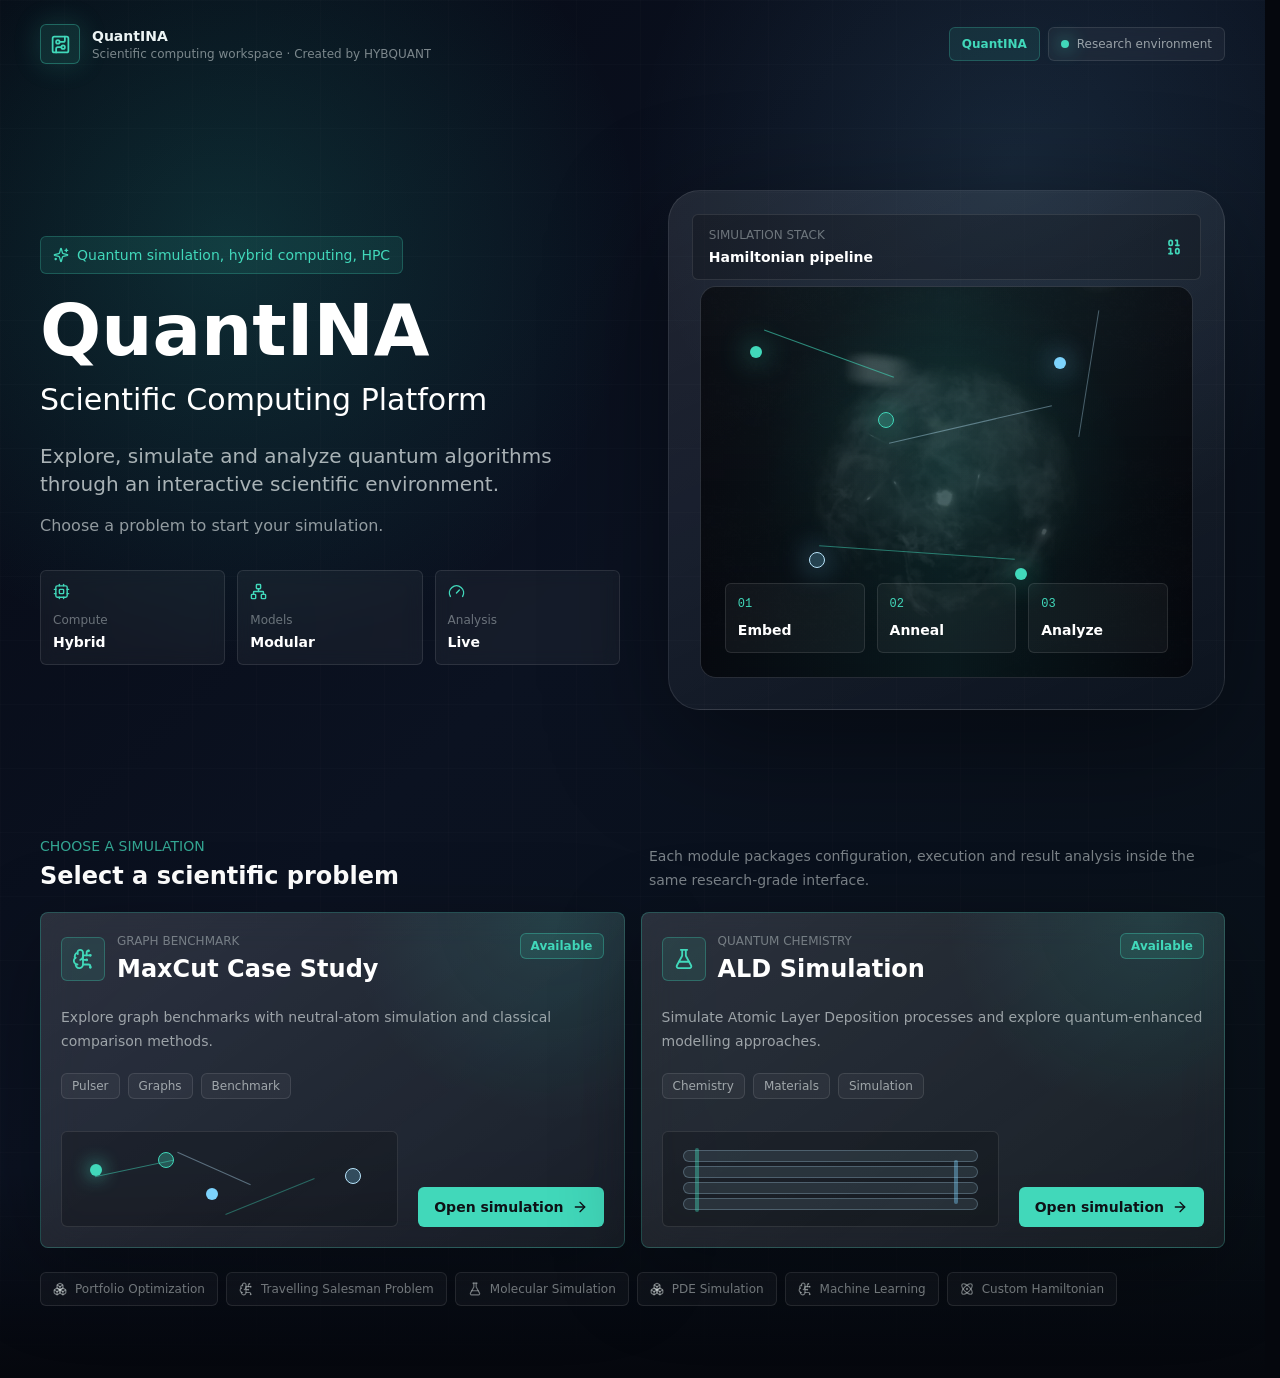
==== index.html @ 377f254a "Publish QuantINA fe172b673e4e2e6f70981e27cdfe173843b9275c" ====
<!doctype html>
<html lang="en">
  <head>
    <meta charset="UTF-8" />
    <meta name="viewport" content="width=device-width, initial-scale=1.0" />
    <meta http-equiv="refresh" content="0; url=/quantina/" />
    <title>QuantINA | Scientific Computing Platform</title>
    <script>window.location.replace("/quantina/" + window.location.search + window.location.hash);</script>
  </head>
  <body>
    <a href="/quantina/">QuantINA</a>
  </body>
</html>
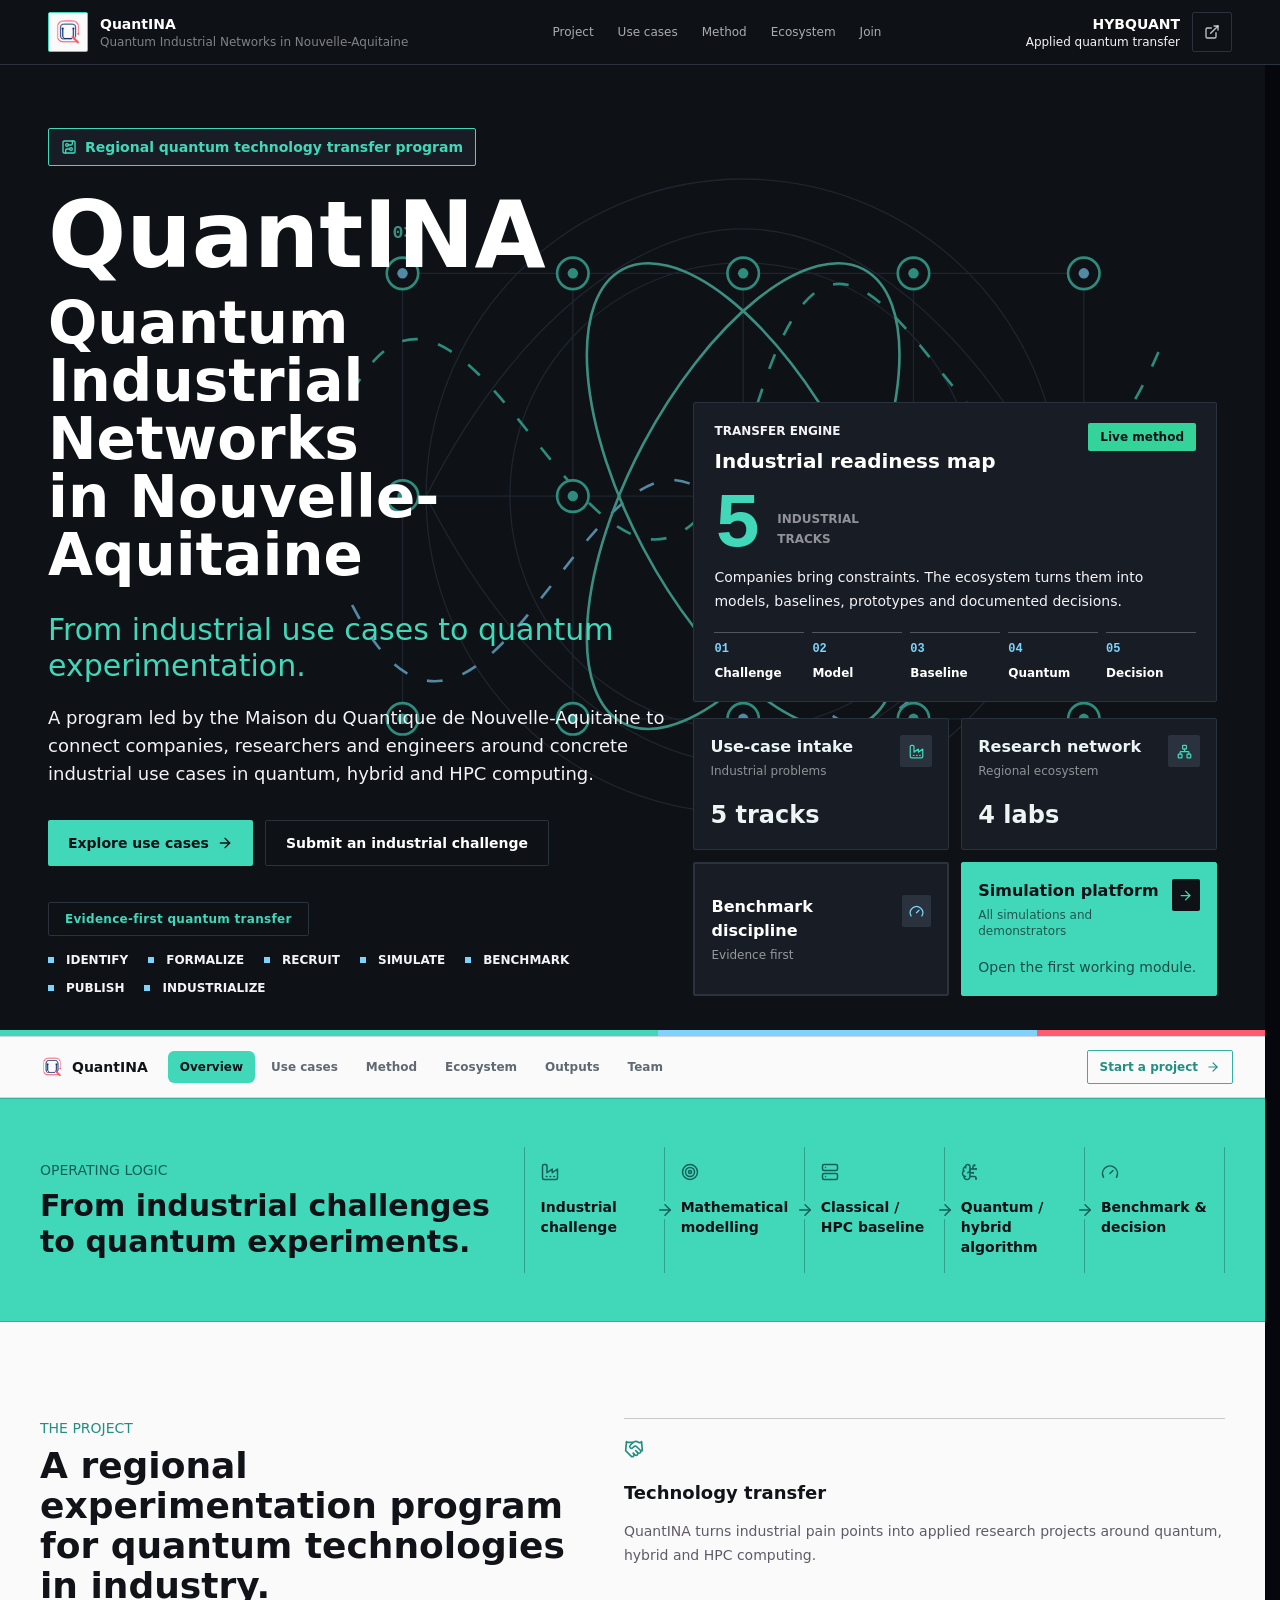
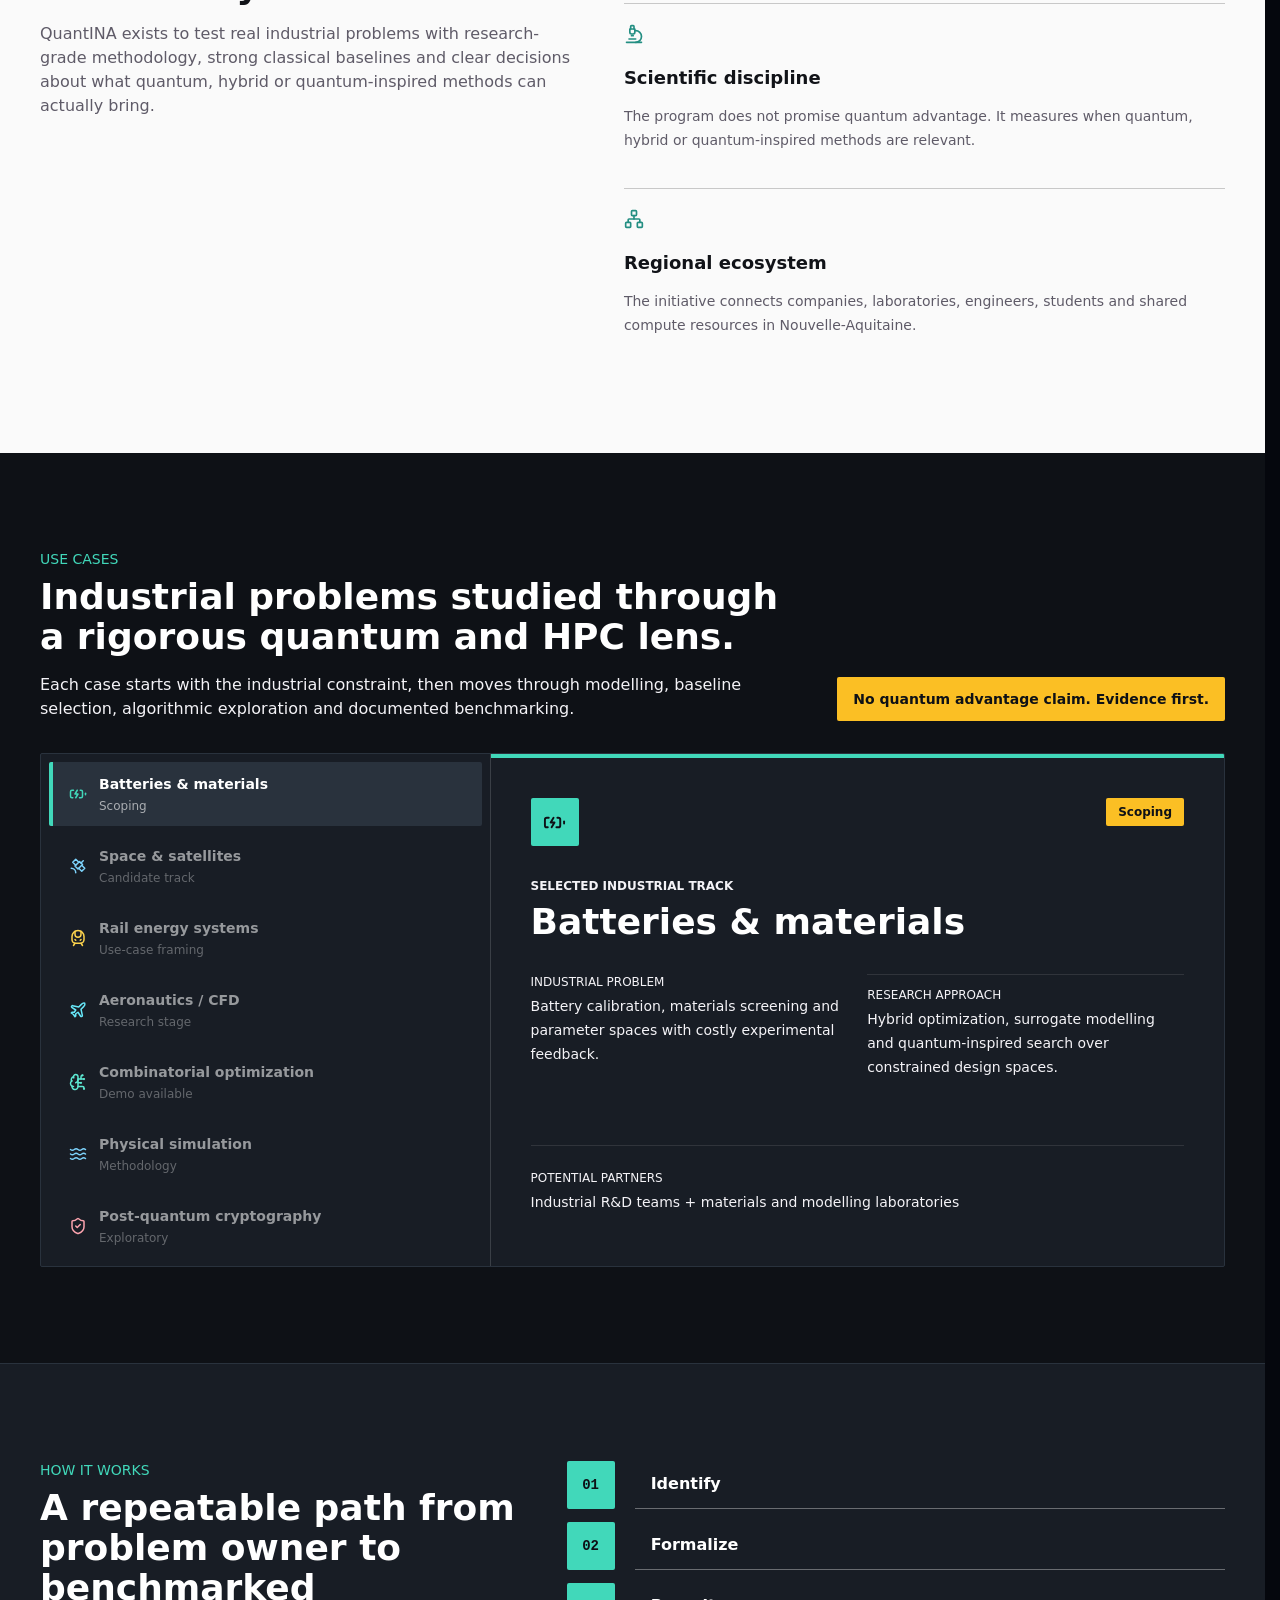
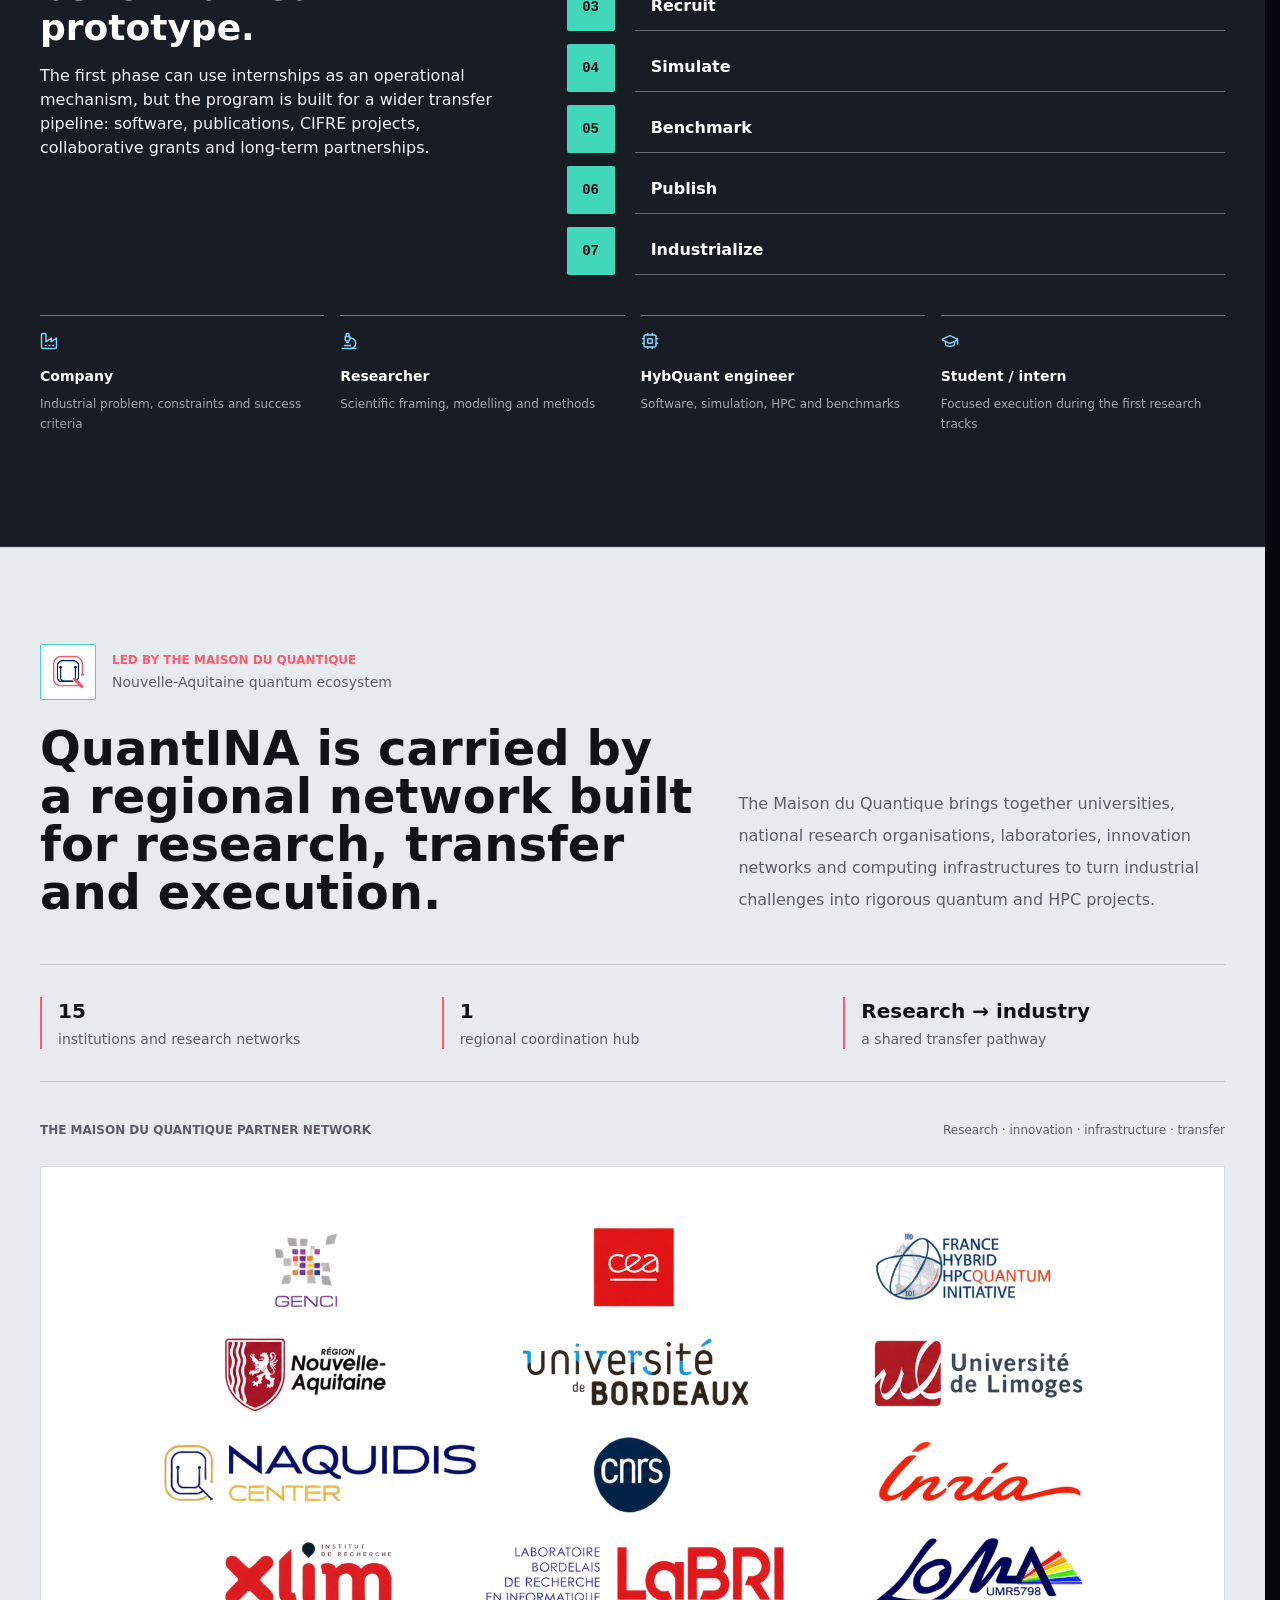
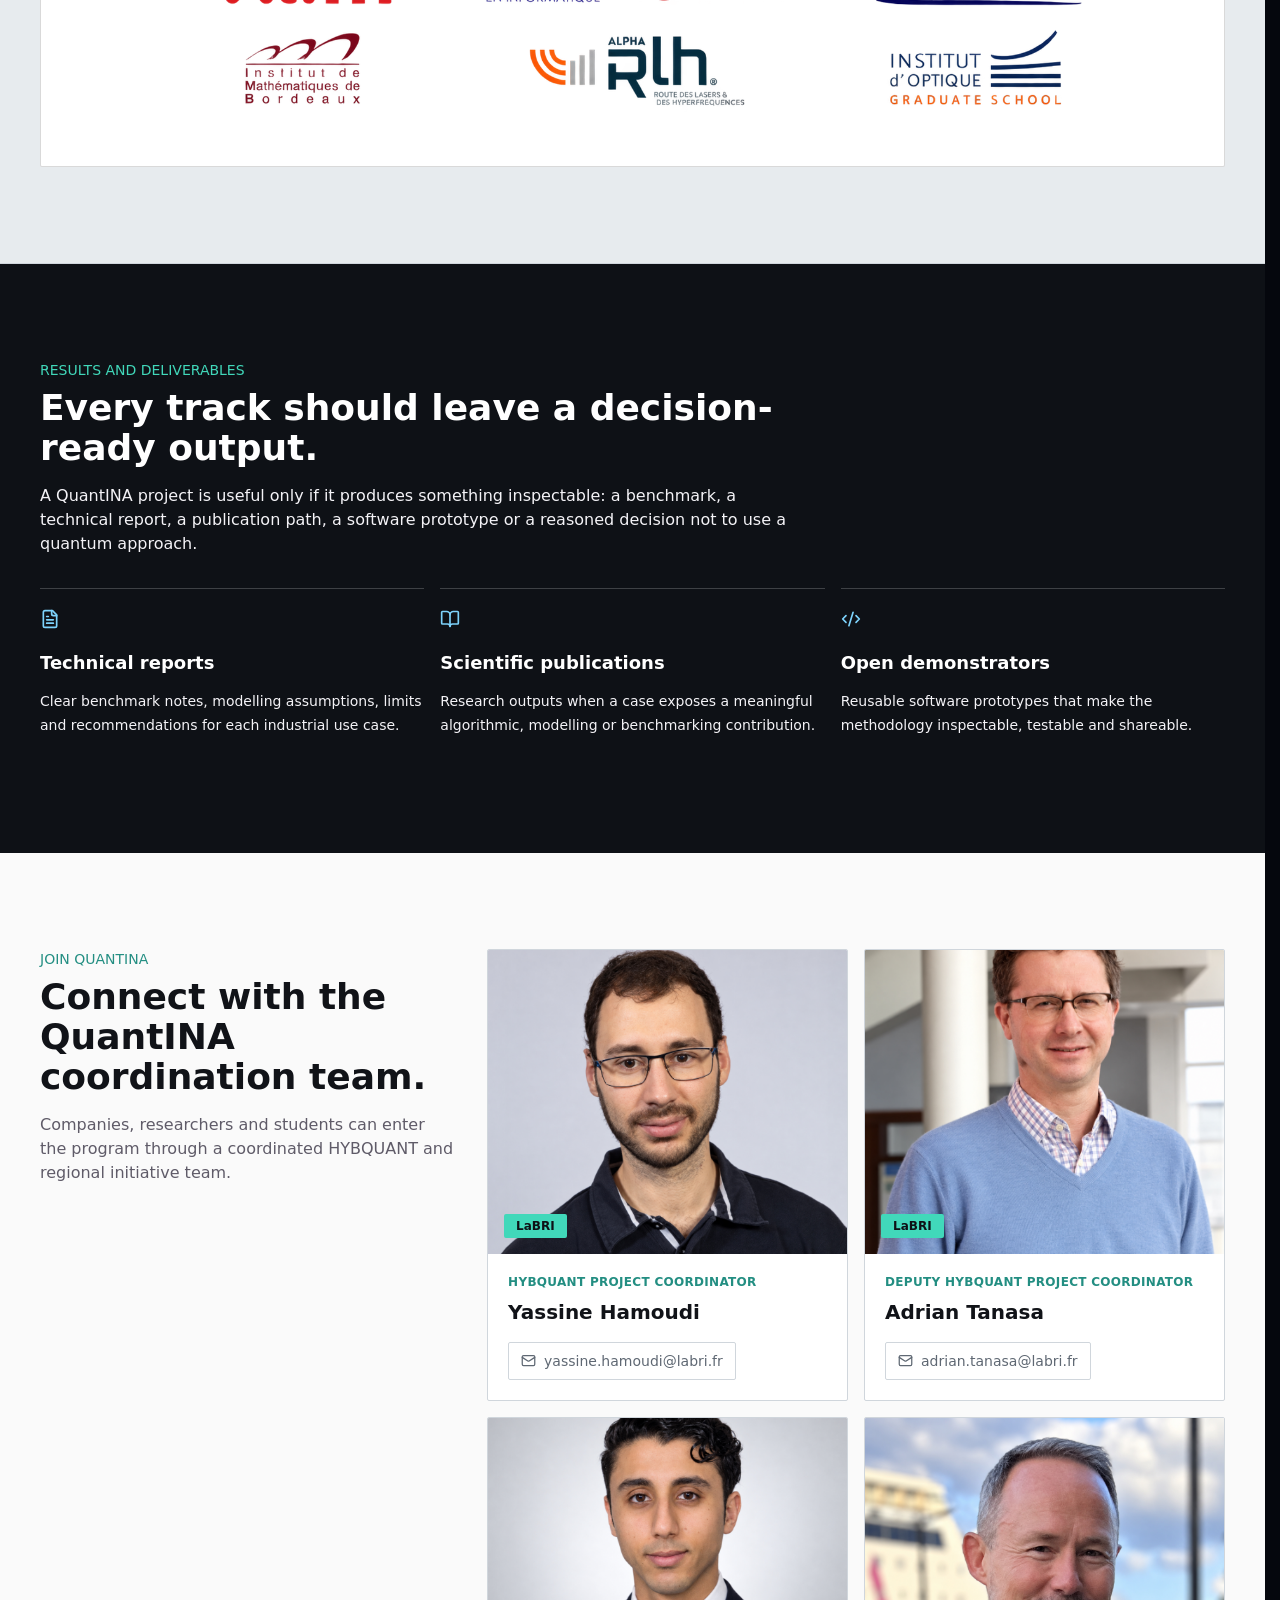
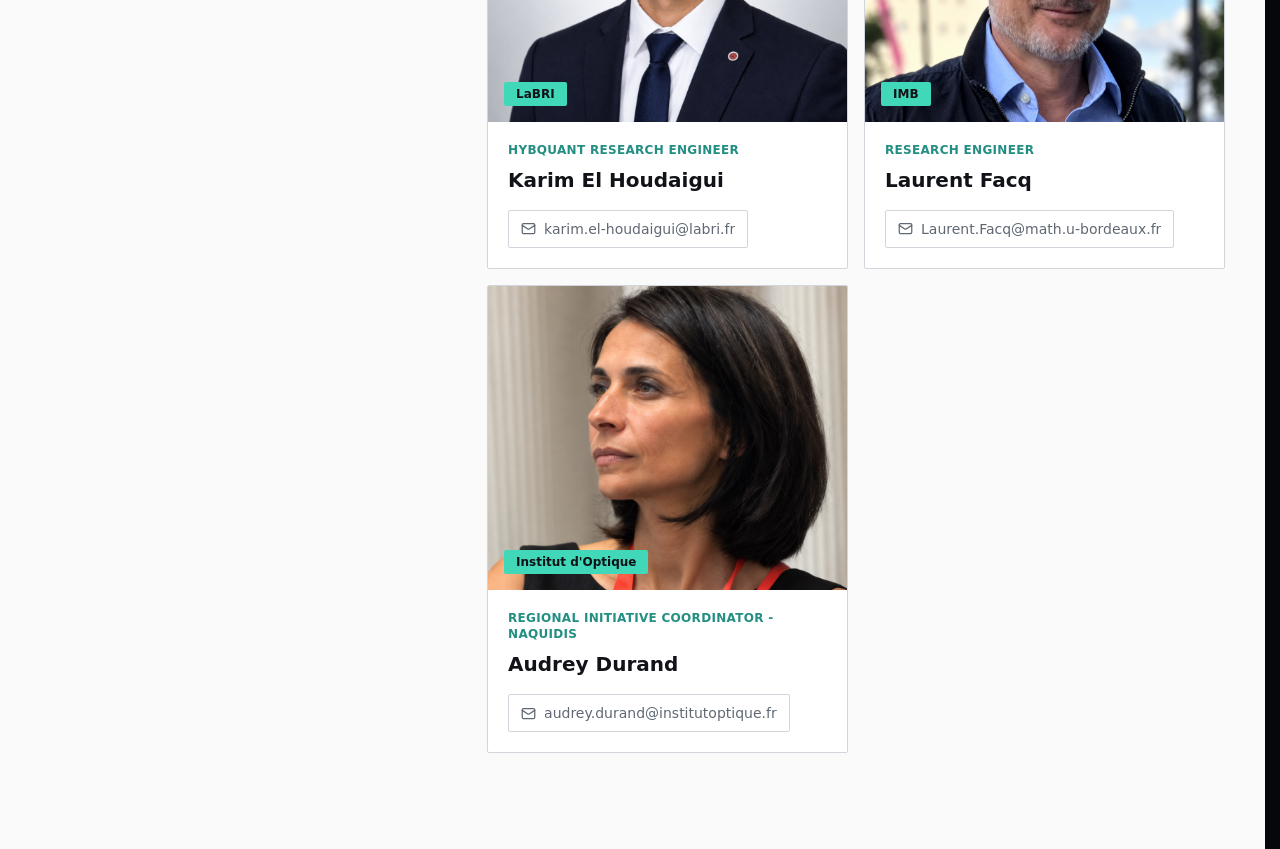
==== commit 3e6e47ed: "Publish QuantINA 74bfcc3a6379264adb7cfee9d4a8969212ed7777" ====
--- a/index.html
+++ b/index.html
@@ -4,7 +4,7 @@
     <meta charset="UTF-8" />
     <meta name="viewport" content="width=device-width, initial-scale=1.0" />
     <meta http-equiv="refresh" content="0; url=/quantina/" />
-    <title>QuantINA | Scientific Computing Platform</title>
+    <title>QuantINA - Quantum Industrial Networks in Nouvelle-Aquitaine</title>
     <script>window.location.replace("/quantina/" + window.location.search + window.location.hash);</script>
   </head>
   <body>
